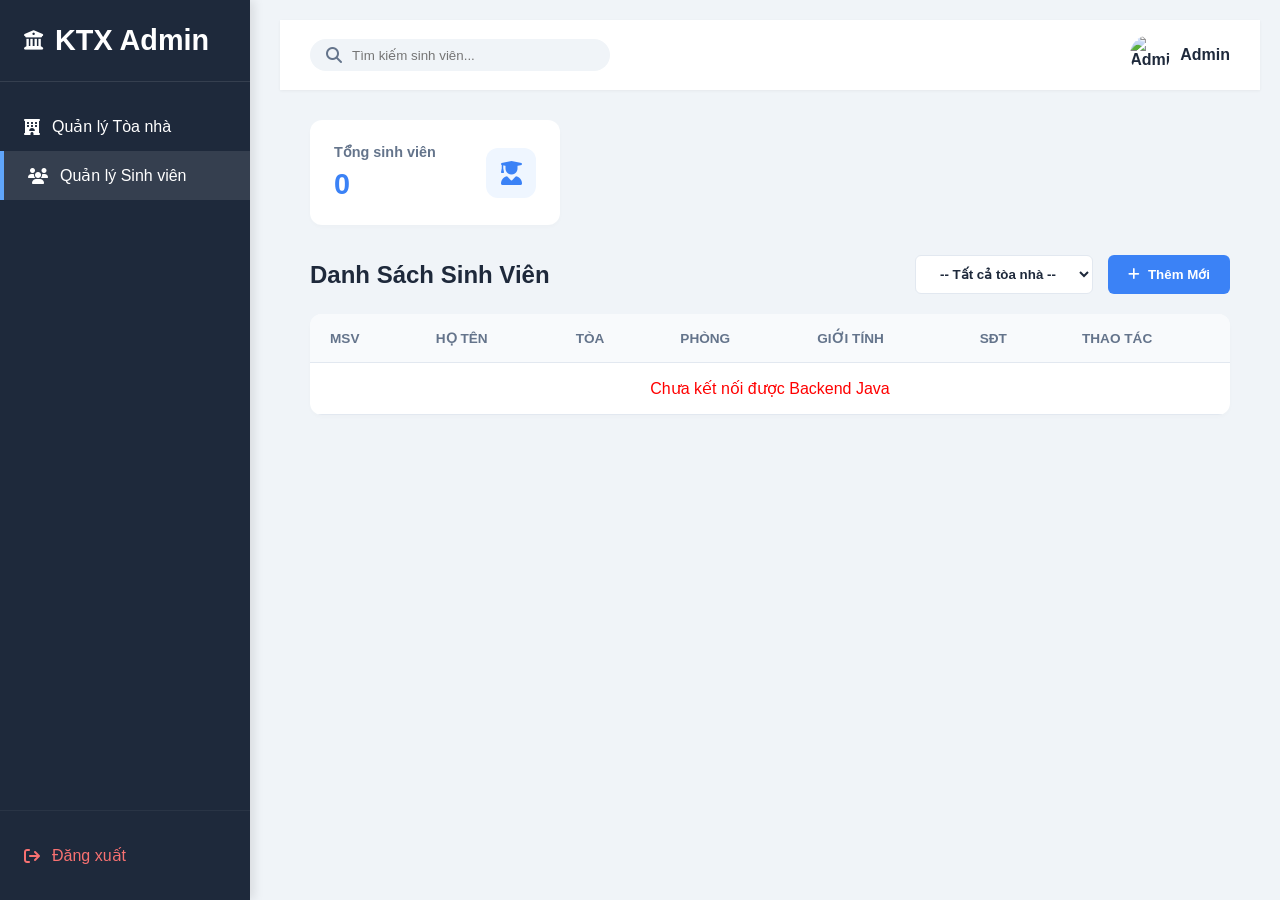
==== admin.html @ e3eaf453 "Chỉnh sửa giao diện của Admin" ====
<!DOCTYPE html>
<html lang="vi">
<head>
    <meta charset="UTF-8">
    <meta name="viewport" content="width=device-width, initial-scale=1.0">
    <title>KTX Admin Dashboard</title>
    <link rel="stylesheet" href="css/style.css">
    <link rel="stylesheet" href="https://cdnjs.cloudflare.com/ajax/libs/font-awesome/6.4.0/css/all.min.css">
</head>
<body>
    <div class="app-container">
        <aside class="sidebar">
            <div class="sidebar-brand">
                <i class="fa-solid fa-building-columns"></i>
                <h2>KTX Admin</h2>
            </div>
            <ul class="sidebar-nav">
                <li onclick="showSection('building-section')">
                    <i class="fa-solid fa-hotel"></i> <span>Quản lý Tòa nhà</span>
                </li>
                <li class="active" onclick="showSection('list-section')">
                    <i class="fa-solid fa-users"></i> <span>Quản lý Sinh viên</span>
                </li>
            </ul>
            <ul class="sidebar-nav logout-menu">
                <li onclick="logout()">
                    <i class="fa-solid fa-arrow-right-from-bracket"></i> <span>Đăng xuất</span>
                </li>
            </ul>
        </aside>

        <div class="main-wrapper">
            <header class="topbar">
                <div class="topbar-left">
                    <div class="search-box">
                        <i class="fa-solid fa-magnifying-glass"></i>
                        <input type="text" id="search-input" placeholder="Tìm kiếm sinh viên..." onkeyup="searchStudent()">
                    </div>
                </div>
                <div class="topbar-right">
                    <div class="user-profile">
                        <img src="https://ui-avatars.com/api/?name=Admin&background=ebf4ff&color=3b82f6" alt="Admin">
                        <span>Admin</span>
                    </div>
                </div>
            </header>

            <main class="content">
                <div class="dashboard-stats">
                    <div class="stat-card">
                        <div class="stat-info">
                            <h3>Tổng sinh viên</h3>
                            <p id="total-students">0</p>
                        </div>
                        <div class="stat-icon"><i class="fa-solid fa-user-graduate"></i></div>
                    </div>
                </div>

                <div id="building-section" class="content-section" style="display: none;">
                    <div class="section-header">
                        <h2>Danh sách Tòa nhà Ký túc xá</h2>
                    </div>
                    
                    <div class="zone-container">
                        <h3><i class="fa-solid fa-mars" style="color: #3b82f6;"></i> Khu Nam (Ký túc xá Nam)</h3>
                        <div class="building-grid">
                            <div class="building-card">
                                <img src="images/b1.jpg" alt="Tòa B1">
                                <div class="building-info">
                                    <h4>Tòa B1</h4>
                                    <p><i class="fa-solid fa-layer-group"></i> Số tầng: 4</p>
                                    <p><i class="fa-solid fa-door-open"></i> Số phòng: 20</p>
                                    <button class="btn btn-primary" onclick="manageRooms('B1')">Quản lý phòng</button>
                                </div>
                            </div>
                            <div class="building-card">
                                <img src="images/b2.jpg" alt="Tòa B2">
                                <div class="building-info">
                                    <h4>Tòa B2</h4>
                                    <p><i class="fa-solid fa-layer-group"></i> Số tầng: 5</p>
                                    <p><i class="fa-solid fa-door-open"></i> Số phòng: 25</p>
                                    <button class="btn btn-primary" onclick="manageRooms('B2')">Quản lý phòng</button>
                                </div>
                            </div>
                        </div>
                    </div>

                    <div class="zone-container">
                        <h3><i class="fa-solid fa-venus" style="color: #ec4899;"></i> Khu Nữ (Ký túc xá Nữ)</h3>
                        <div class="building-grid">
                            <div class="building-card">
                                <img src="images/b3.jpg" alt="Tòa B3">
                                <div class="building-info">
                                    <h4>Tòa B3</h4>
                                    <p><i class="fa-solid fa-layer-group"></i> Số tầng: 8</p>
                                    <p><i class="fa-solid fa-door-open"></i> Số phòng: 40</p>
                                    <button class="btn btn-primary" onclick="manageRooms('B3')">Quản lý phòng</button>
                                </div>
                            </div>
                            <div class="building-card">
                                <img src="images/b4.jpg" alt="Tòa B4">
                                <div class="building-info">
                                    <h4>Tòa B4</h4>
                                    <p><i class="fa-solid fa-layer-group"></i> Số tầng: 5</p>
                                    <p><i class="fa-solid fa-door-open"></i> Số phòng: 25</p>
                                    <button class="btn btn-primary" onclick="manageRooms('B4')">Quản lý phòng</button>
                                </div>
                            </div>
                            <div class="building-card">
                                <img src="images/b5.jpg" alt="Tòa B5">
                                <div class="building-info">
                                    <h4>Tòa B5</h4>
                                    <p><i class="fa-solid fa-layer-group"></i> Số tầng: 4</p>
                                    <p><i class="fa-solid fa-door-open"></i> Số phòng: 20</p>
                                    <button class="btn btn-primary" onclick="manageRooms('B5')">Quản lý phòng</button>
                                </div>
                            </div>
                        </div>
                    </div>
                </div>

                <div id="room-section" class="content-section" style="display: none;">
    
    <div class="dashboard-stats" style="margin-bottom: 20px;">
        <div class="stat-card" style="width: 300px;">
            <div class="stat-info">
                <h3>Tổng sinh viên tòa <span id="stat-building-name" style="color: var(--primary-color);">...</span></h3>
                <p id="total-students-building" style="font-size: 2rem; color: #3b82f6; font-weight: bold;">0</p>
            </div>
            <div class="stat-icon" style="background-color: #e0f2fe; color: #0284c7;"><i class="fa-solid fa-user-graduate"></i></div>
        </div>
    </div>

    <div class="section-header">
        <h2>Danh sách phòng - Tòa <span id="current-building-name" style="color: var(--primary-color);">...</span></h2>
        <div>
            <button class="btn btn-secondary" onclick="showSection('building-section')" style="margin-right: 10px;">
                <i class="fa-solid fa-arrow-left"></i> Quay lại
            </button>
            <button class="btn btn-primary">
                <i class="fa-solid fa-plus"></i> Thêm Phòng
            </button>
        </div>
    </div>

    <div class="table-container">
        <table>
            <thead>
                <tr>
                    <th>MÃ PHÒNG</th>
                    <th>LOẠI PHÒNG</th>
                    <th>SỨC CHỨA</th>
                    <th>ĐANG Ở</th>
                    <th>TRẠNG THÁI</th>
                    <th>THAO TÁC</th>
                </tr>
            </thead>
            <tbody id="room-table-body">
                </tbody>
        </table>
    </div>
</div>

                <div id="list-section" class="content-section">
                    <div class="section-header">
                        <h2>Danh Sách Sinh Viên</h2>
                        <div style="display: flex; gap: 15px;">
                            <select id="filter-toa" class="btn btn-secondary" onchange="fetchStudents()" style="background: white; border: 1px solid var(--border-color); outline: none;">
                                <option value="">-- Tất cả tòa nhà --</option>
                                <option value="B1">Tòa B1 (Nam)</option>
                                <option value="B2">Tòa B2 (Nam)</option>
                                <option value="B3">Tòa B3 (Nữ)</option>
                                <option value="B4">Tòa B4 (Nữ)</option>
                                <option value="B5">Tòa B5 (Nữ)</option>
                            </select>
                            <button class="btn btn-primary" onclick="showAddForm()">
                                <i class="fa-solid fa-plus"></i> Thêm Mới
                            </button>
                        </div>
                    </div>
                    <div class="table-container">
                        <table>
                            <thead>
                                <tr>
                                    <th>MSV</th>
                                    <th>Họ Tên</th>
                                    <th>Tòa</th>
                                    <th>Phòng</th>
                                    <th>Giới Tính</th>
                                    <th>SĐT</th>
                                    <th>Thao tác</th>
                                </tr>
                            </thead>
                            <tbody id="student-table-body">
                            </tbody>
                        </table>
                    </div>
                </div>

                <div id="form-section" class="content-section" style="display: none;">
                    <div class="section-header">
                        <h2 id="form-title">Thêm Sinh Viên Mới</h2>
                    </div>
                    <div class="form-container">
                        <form id="main-form">
                            <div class="form-grid">
                                <div class="form-group">
                                    <label>Mã Sinh Viên</label>
                                    <input type="text" id="msv" required>
                                </div>
                                <div class="form-group">
                                    <label>Họ và Tên</label>
                                    <input type="text" id="hoTen" required>
                                </div>
                                <div class="form-group">
                                    <label>Ngày Sinh</label>
                                    <input type="date" id="ngaySinh" required>
                                </div>
                                <div class="form-group">
                                    <label>Giới Tính</label>
                                    <select id="gioiTinh" required>
                                        <option value="Nam">Nam</option>
                                        <option value="Nữ">Nữ</option>
                                    </select>
                                </div>
                                <div class="form-group">
                                    <label>Số Điện Thoại</label>
                                    <input type="text" id="sdt" required>
                                </div>
                                <div class="form-group">
                                    <label>Quê Quán</label>
                                    <input type="text" id="queQuan" required>
                                </div>
                            </div>
                            <div class="form-actions">
                                <button type="submit" class="btn btn-primary">Lưu dữ liệu</button>
                                <button type="button" class="btn btn-secondary" onclick="goBack()">Quay lại</button>
                            </div>
                        </form>
                    </div>
                </div>
            </main>
        </div>
    </div>
    <script src="js/main.js"></script>
</body>
</html>
---- css/style.css ----
/* ==================== ROOT VARIABLES ==================== */
:root {
    --primary-color: #3b82f6;
    --primary-hover: #2563eb;
    --bg-color: #f0f4f8;
    --surface-color: #ffffff;
    --text-main: #1e293b;
    --text-muted: #64748b;
    --sidebar-bg: #1e3a8a;
    --sidebar-text: #eff6ff;
    --border-color: #e2e8f0;
    --danger: #ef4444;
    --danger-hover: #dc2626;
    --warning: #f59e0b;
    --warning-hover: #d97706;
}
html {
    scroll-behavior: smooth;
    scroll-padding-top: 90px; 
}

* { margin: 0; padding: 0; box-sizing: border-box; font-family: 'Segoe UI', sans-serif; }
body { background-color: var(--bg-color); color: var(--text-main); }

/* ==================== GIAO DIỆN ADMIN SPA ==================== */
.app-container { display: flex; min-height: 100vh; }
.sidebar { width: 260px; background: linear-gradient(180deg, var(--sidebar-bg) 0%, #0f172a 100%); color: var(--sidebar-text); display: flex; flex-direction: column; position: fixed; height: 100vh; z-index: 100; box-shadow: 4px 0 10px rgba(0,0,0,0.1); }
.logout-menu { margin-top: auto; border-top: 1px solid rgba(255,255,255,0.05); padding: 10px 0 20px 0; }
.logout-menu li { color: #f87171; }
.logout-menu li:hover { background-color: rgba(239, 68, 68, 0.1); border-left: 4px solid #ef4444; color: #ef4444; }
.sidebar-brand { padding: 24px; display: flex; align-items: center; gap: 12px; font-size: 1.2rem; border-bottom: 1px solid rgba(255,255,255,0.1); }
.sidebar-nav { list-style: none; padding: 20px 0; }
.sidebar-nav li { padding: 15px 24px; display: flex; align-items: center; gap: 12px; cursor: pointer; transition: all 0.3s; }
.sidebar-nav li:hover, .sidebar-nav li.active { background-color: rgba(255,255,255,0.1); border-left: 4px solid #60a5fa; }
.main-wrapper { flex: 1; margin-left: 260px; display: flex; flex-direction: column; min-height: 100vh; }
.topbar { height: 70px; background-color: var(--surface-color); display: flex; align-items: center; justify-content: space-between; padding: 0 30px; box-shadow: 0 1px 3px rgba(0,0,0,0.05); position: sticky; top: 0; z-index: 90; }
.search-box { display: flex; align-items: center; background-color: var(--bg-color); padding: 8px 16px; border-radius: 20px; width: 300px; }
.search-box i { color: var(--text-muted); margin-right: 10px; }
.search-box input { border: none; background: transparent; outline: none; width: 100%; color: var(--text-main); }
.user-profile { display: flex; align-items: center; gap: 10px; font-weight: 600; }
.user-profile img { width: 40px; height: 40px; border-radius: 50%; }
.content { flex: 1; padding: 30px; }

/* Dashboard & Form Stats */
.dashboard-stats { margin-bottom: 30px; }
.stat-card { background-color: var(--surface-color); padding: 24px; border-radius: 12px; display: flex; align-items: center; justify-content: space-between; box-shadow: 0 2px 4px rgba(0,0,0,0.02); width: 250px; }
.stat-info h3 { font-size: 0.9rem; color: var(--text-muted); margin-bottom: 8px; }
.stat-info p { font-size: 1.8rem; font-weight: bold; color: var(--primary-color); }
.stat-icon { width: 50px; height: 50px; border-radius: 12px; background-color: #eff6ff; color: var(--primary-color); display: flex; align-items: center; justify-content: center; font-size: 1.5rem; }
.section-header { display: flex; justify-content: space-between; align-items: center; margin-bottom: 20px; }
.btn { padding: 10px 20px; border: none; border-radius: 6px; font-weight: 600; cursor: pointer; transition: 0.2s; display: inline-flex; align-items: center; gap: 8px; }
.btn-primary { background-color: var(--primary-color); color: white; }
.btn-primary:hover { background-color: var(--primary-hover); }
.btn-secondary { background-color: #e2e8f0; color: var(--text-main); }
.btn-secondary:hover { background-color: #cbd5e1; }

/* Bảng Dữ Liệu */
.table-container { background-color: var(--surface-color); border-radius: 12px; box-shadow: 0 2px 4px rgba(0,0,0,0.02); overflow: hidden; }
table { width: 100%; border-collapse: collapse; }
th, td { padding: 16px 20px; text-align: left; border-bottom: 1px solid var(--border-color); }
th { background-color: #f8fafc; color: var(--text-muted); font-weight: 600; text-transform: uppercase; font-size: 0.85rem; }
tr:hover { background-color: #f8fafc; }
.action-btn { padding: 6px 12px; border: none; border-radius: 4px; cursor: pointer; font-weight: 600; font-size: 0.85rem; color: white; margin-right: 5px; }
.edit-btn { background-color: var(--warning); }
.edit-btn:hover { background-color: var(--warning-hover); }
.delete-btn { background-color: var(--danger); }
.delete-btn:hover { background-color: var(--danger-hover); }

/* Form Container */
.form-container { background-color: var(--surface-color); padding: 30px; border-radius: 12px; box-shadow: 0 2px 4px rgba(0,0,0,0.02); }
.form-grid { display: grid; grid-template-columns: repeat(2, 1fr); gap: 20px; margin-bottom: 24px; }
.form-group { display: flex; flex-direction: column; gap: 8px; }
.form-group label { font-weight: 600; font-size: 0.9rem; }
.form-group input, .form-group select { padding: 12px; border: 1px solid var(--border-color); border-radius: 6px; outline: none; }
.form-group input:focus, .form-group select:focus { border-color: var(--primary-color); }
.form-actions { display: flex; gap: 12px; }

/* ==================== LANDING PAGE (INDEX.HTML) ==================== */
.landing-page { scroll-behavior: smooth; background-color: var(--surface-color); }
.landing-navbar { position: fixed; top: 0; left: 0; width: 100%; padding: 20px 50px; display: flex; justify-content: space-between; align-items: center; z-index: 1000; transition: all 0.3s ease; background: transparent; }
.landing-navbar.scrolled { background: rgba(255, 255, 255, 0.95); box-shadow: 0 4px 10px rgba(0,0,0,0.1); padding: 15px 50px; backdrop-filter: blur(10px); }
.nav-brand { font-size: 1.5rem; font-weight: bold; color: white; display: flex; align-items: center; gap: 10px; }
.landing-navbar.scrolled .nav-brand { color: var(--primary-color); }
.nav-links { display: flex; align-items: center; gap: 30px; }
.nav-links a { color: white; text-decoration: none; font-weight: 500; transition: 0.2s; }
.landing-navbar.scrolled .nav-links a { color: var(--text-main); }
.landing-navbar.scrolled .nav-links a:hover { color: var(--primary-color); }
.login-btn { padding: 10px 24px; border-radius: 30px; }

/* Hero Section */
.hero-section { position: relative; height: 100vh; background: url('https://images.unsplash.com/photo-1541339907198-e08756dedf3f?ixlib=rb-4.0.3&auto=format&fit=crop&w=1920&q=80') center/cover no-repeat; display: flex; align-items: center; justify-content: center; text-align: center; color: white; }
.hero-overlay { position: absolute; top: 0; left: 0; width: 100%; height: 100%; background: linear-gradient(to right, rgba(30, 58, 138, 0.8), rgba(59, 130, 246, 0.6)); }
.hero-content { position: relative; z-index: 1; max-width: 800px; padding: 0 20px; }
.hero-content h1 { font-size: 4rem; font-weight: 800; margin-bottom: 20px; text-shadow: 0 4px 10px rgba(0,0,0,0.3); }
.hero-content p { font-size: 1.2rem; margin-bottom: 40px; opacity: 0.9; }
.hero-btn { font-size: 1.1rem; padding: 15px 35px; border-radius: 30px; }

/* Info Section */
.info-section { padding: 100px 10%; background-color: var(--bg-color); }
.info-container { display: flex; align-items: center; gap: 60px; }
.info-text { flex: 1; }
.info-image { flex: 1; }
.info-image img { width: 100%; border-radius: 20px; box-shadow: 0 20px 40px rgba(0,0,0,0.1); }
.info-text h2 { font-size: 2.5rem; color: var(--text-main); margin-bottom: 10px; }
.divider { width: 60px; height: 4px; background-color: var(--primary-color); margin-bottom: 30px; border-radius: 2px; }
.info-text p { color: var(--text-muted); font-size: 1.1rem; margin-bottom: 20px; line-height: 1.8; }
.stats-row { display: flex; gap: 40px; margin-top: 40px; }
.stat-item h3 { font-size: 2.5rem; color: var(--primary-color); }
.stat-item span { color: var(--text-muted); font-weight: 500; }

/* Footer */
.landing-footer { background-color: var(--sidebar-bg); color: var(--sidebar-text); padding: 60px 10% 20px; }
.footer-container { display: flex; justify-content: space-between; flex-wrap: wrap; gap: 40px; margin-bottom: 40px; }
.footer-col { flex: 1; min-width: 250px; }
.footer-col h3 { margin-bottom: 20px; color: white; }
.footer-col p { margin-bottom: 10px; opacity: 0.8; }
.footer-col ul { list-style: none; }
.footer-col ul li { margin-bottom: 10px; }
.footer-col ul li a { color: var(--sidebar-text); text-decoration: none; opacity: 0.8; transition: 0.2s; }
.footer-col ul li a:hover { color: var(--primary-color); opacity: 1; padding-left: 5px; }
.footer-social { display: flex; gap: 15px; }
.footer-social a { display: flex; align-items: center; justify-content: center; width: 40px; height: 40px; background-color: rgba(255,255,255,0.1); color: white; border-radius: 50%; text-decoration: none; transition: 0.3s; }
.footer-social a:hover { background-color: var(--primary-color); transform: translateY(-3px); }
.footer-bottom { text-align: center; padding-top: 20px; border-top: 1px solid rgba(255,255,255,0.1); opacity: 0.7; font-size: 0.9rem; }

/* ==================== GIAO DIỆN QUẢN LÝ TÒA NHÀ (GRID CARDS) ==================== */
.zone-container { margin-bottom: 40px; }
.zone-container h3 { 
    margin-bottom: 20px; 
    color: var(--text-main); 
    border-bottom: 2px solid var(--border-color); 
    padding-bottom: 10px; 
}
.building-grid { 
    display: grid; 
    grid-template-columns: repeat(auto-fill, minmax(280px, 1fr)); 
    gap: 25px; 
}
.building-card { 
    background: var(--surface-color); 
    border-radius: 12px; 
    overflow: hidden; 
    box-shadow: 0 4px 6px rgba(0,0,0,0.05); 
    transition: transform 0.3s ease, box-shadow 0.3s ease; 
    border: 1px solid var(--border-color); 
}
.building-card:hover { 
    transform: translateY(-5px); 
    box-shadow: 0 10px 20px rgba(0,0,0,0.1); 
}
.building-card img { 
    width: 100%; 
    height: 180px; 
    object-fit: cover; 
    border-bottom: 1px solid var(--border-color); 
}
.building-info { padding: 20px; }
.building-info h4 { font-size: 1.3rem; margin-bottom: 10px; color: var(--text-main); }
.building-info p { color: var(--text-muted); margin-bottom: 8px; font-size: 0.95rem; }
.building-info p i { width: 20px; }
.building-info .btn { width: 100%; margin-top: 15px; justify-content: center; }
.app-container {
    display: flex;
    min-height: 100vh;
    width: 100%;
}

.sidebar {
    width: 250px;
    flex-shrink: 0;
    background: #1e293b;
    color: white;
}

.main-wrapper {
    flex-grow: 1;
    overflow: hidden;
    padding: 20px;
}
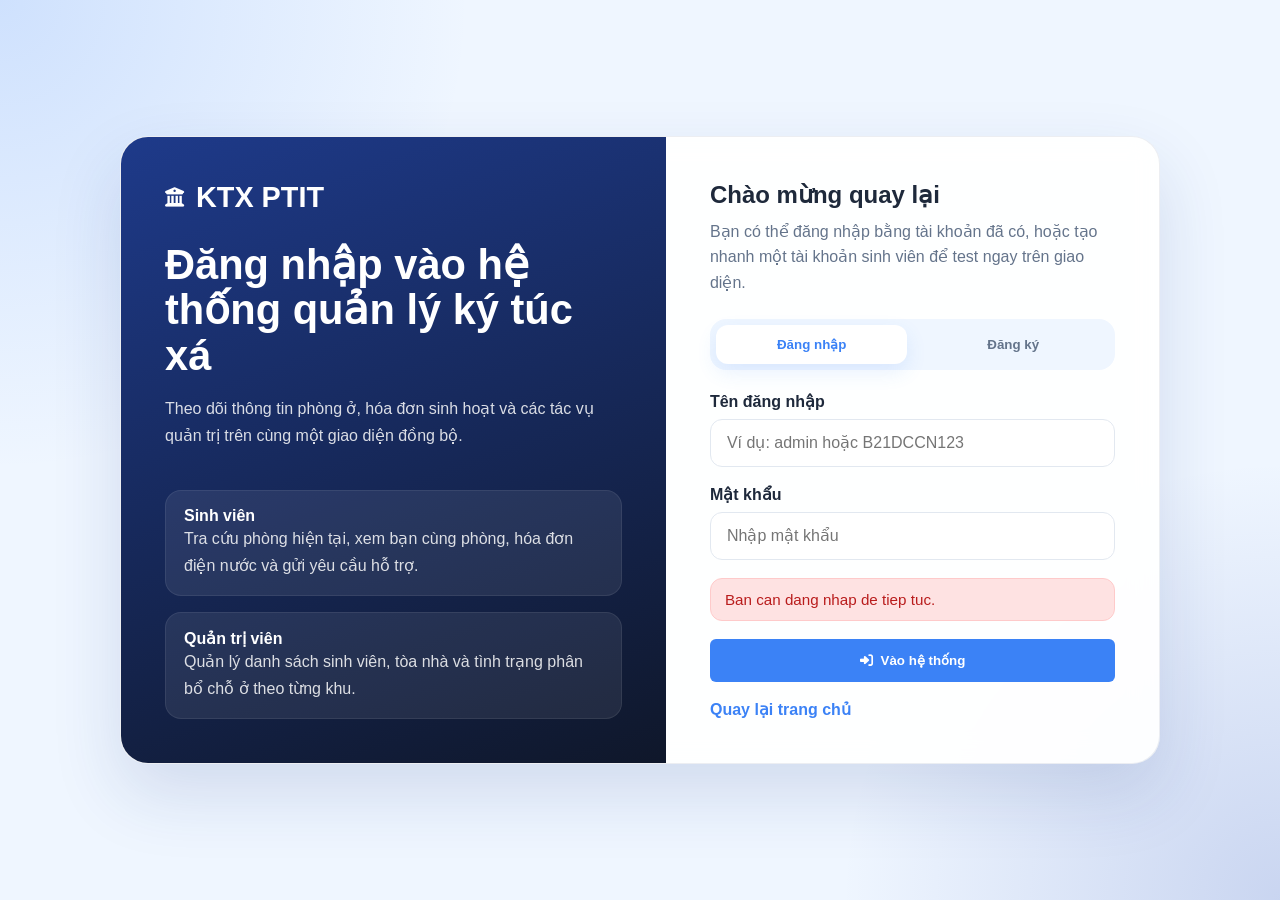
==== commit f92402a0: "lastest" ====
--- a/admin.html
+++ b/admin.html
@@ -3,6 +3,9 @@
 <head>
     <meta charset="UTF-8">
     <meta name="viewport" content="width=device-width, initial-scale=1.0">
+    <meta http-equiv="Cache-Control" content="no-store, no-cache, must-revalidate, max-age=0">
+    <meta http-equiv="Pragma" content="no-cache">
+    <meta http-equiv="Expires" content="0">
     <title>KTX Admin Dashboard</title>
     <link rel="stylesheet" href="css/style.css">
     <link rel="stylesheet" href="https://cdnjs.cloudflare.com/ajax/libs/font-awesome/6.4.0/css/all.min.css">
@@ -16,15 +19,22 @@
             </div>
             <ul class="sidebar-nav">
                 <li onclick="showSection('building-section')">
-                    <i class="fa-solid fa-hotel"></i> <span>Quản lý Tòa nhà</span>
+                    <i class="fa-solid fa-hotel"></i>
+                    <span>Quản lý tòa nhà</span>
                 </li>
                 <li class="active" onclick="showSection('list-section')">
-                    <i class="fa-solid fa-users"></i> <span>Quản lý Sinh viên</span>
+                    <i class="fa-solid fa-users"></i>
+                    <span>Quản lý sinh viên</span>
+                </li>
+                <li onclick="showSection('repair-admin-section')">
+                    <i class="fa-solid fa-screwdriver-wrench"></i>
+                    <span>Yêu cầu sửa chữa</span>
                 </li>
             </ul>
             <ul class="sidebar-nav logout-menu">
                 <li onclick="logout()">
-                    <i class="fa-solid fa-arrow-right-from-bracket"></i> <span>Đăng xuất</span>
+                    <i class="fa-solid fa-arrow-right-from-bracket"></i>
+                    <span>Đăng xuất</span>
                 </li>
             </ul>
         </aside>
@@ -46,7 +56,7 @@
             </header>
 
             <main class="content">
-                <div class="dashboard-stats">
+                <div class="dashboard-stats" style="display: flex; gap: 20px; flex-wrap: wrap;">
                     <div class="stat-card">
                         <div class="stat-info">
                             <h3>Tổng sinh viên</h3>
@@ -54,15 +64,36 @@
                         </div>
                         <div class="stat-icon"><i class="fa-solid fa-user-graduate"></i></div>
                     </div>
+                    <div class="stat-card">
+                        <div class="stat-info">
+                            <h3>Chờ tiếp nhận</h3>
+                            <p id="repair-pending-count">0</p>
+                        </div>
+                        <div class="stat-icon"><i class="fa-solid fa-inbox"></i></div>
+                    </div>
+                    <div class="stat-card">
+                        <div class="stat-info">
+                            <h3>Đang xử lý</h3>
+                            <p id="repair-progress-count">0</p>
+                        </div>
+                        <div class="stat-icon"><i class="fa-solid fa-spinner"></i></div>
+                    </div>
+                    <div class="stat-card">
+                        <div class="stat-info">
+                            <h3>Đã hoàn thành</h3>
+                            <p id="repair-completed-count">0</p>
+                        </div>
+                        <div class="stat-icon"><i class="fa-solid fa-circle-check"></i></div>
+                    </div>
                 </div>
 
                 <div id="building-section" class="content-section" style="display: none;">
                     <div class="section-header">
-                        <h2>Danh sách Tòa nhà Ký túc xá</h2>
-                    </div>
-                    
+                        <h2>Danh sách tòa nhà ký túc xá</h2>
+                    </div>
+
                     <div class="zone-container">
-                        <h3><i class="fa-solid fa-mars" style="color: #3b82f6;"></i> Khu Nam (Ký túc xá Nam)</h3>
+                        <h3><i class="fa-solid fa-mars" style="color: #3b82f6;"></i> Khu Nam</h3>
                         <div class="building-grid">
                             <div class="building-card">
                                 <img src="images/b1.jpg" alt="Tòa B1">
@@ -86,7 +117,7 @@
                     </div>
 
                     <div class="zone-container">
-                        <h3><i class="fa-solid fa-venus" style="color: #ec4899;"></i> Khu Nữ (Ký túc xá Nữ)</h3>
+                        <h3><i class="fa-solid fa-venus" style="color: #ec4899;"></i> Khu Nữ</h3>
                         <div class="building-grid">
                             <div class="building-card">
                                 <img src="images/b3.jpg" alt="Tòa B3">
@@ -120,51 +151,46 @@
                 </div>
 
                 <div id="room-section" class="content-section" style="display: none;">
-    
-    <div class="dashboard-stats" style="margin-bottom: 20px;">
-        <div class="stat-card" style="width: 300px;">
-            <div class="stat-info">
-                <h3>Tổng sinh viên tòa <span id="stat-building-name" style="color: var(--primary-color);">...</span></h3>
-                <p id="total-students-building" style="font-size: 2rem; color: #3b82f6; font-weight: bold;">0</p>
-            </div>
-            <div class="stat-icon" style="background-color: #e0f2fe; color: #0284c7;"><i class="fa-solid fa-user-graduate"></i></div>
-        </div>
-    </div>
-
-    <div class="section-header">
-        <h2>Danh sách phòng - Tòa <span id="current-building-name" style="color: var(--primary-color);">...</span></h2>
-        <div>
-            <button class="btn btn-secondary" onclick="showSection('building-section')" style="margin-right: 10px;">
-                <i class="fa-solid fa-arrow-left"></i> Quay lại
-            </button>
-            <button class="btn btn-primary">
-                <i class="fa-solid fa-plus"></i> Thêm Phòng
-            </button>
-        </div>
-    </div>
-
-    <div class="table-container">
-        <table>
-            <thead>
-                <tr>
-                    <th>MÃ PHÒNG</th>
-                    <th>LOẠI PHÒNG</th>
-                    <th>SỨC CHỨA</th>
-                    <th>ĐANG Ở</th>
-                    <th>TRẠNG THÁI</th>
-                    <th>THAO TÁC</th>
-                </tr>
-            </thead>
-            <tbody id="room-table-body">
-                </tbody>
-        </table>
-    </div>
-</div>
+                    <div class="dashboard-stats" style="margin-bottom: 20px;">
+                        <div class="stat-card" style="width: 300px;">
+                            <div class="stat-info">
+                                <h3>Tổng sinh viên tòa <span id="stat-building-name" style="color: var(--primary-color);">...</span></h3>
+                                <p id="total-students-building" style="font-size: 2rem; color: #3b82f6; font-weight: bold;">0</p>
+                            </div>
+                            <div class="stat-icon" style="background-color: #e0f2fe; color: #0284c7;"><i class="fa-solid fa-user-graduate"></i></div>
+                        </div>
+                    </div>
+
+                    <div class="section-header">
+                        <h2>Danh sách phòng - Tòa <span id="current-building-name" style="color: var(--primary-color);">...</span></h2>
+                        <div>
+                            <button class="btn btn-secondary" onclick="showSection('building-section')" style="margin-right: 10px;">
+                                <i class="fa-solid fa-arrow-left"></i> Quay lại
+                            </button>
+                        </div>
+                    </div>
+
+                    <div class="table-container">
+                        <table>
+                            <thead>
+                                <tr>
+                                    <th>Mã phòng</th>
+                                    <th>Loại phòng</th>
+                                    <th>Sức chứa</th>
+                                    <th>Đang ở</th>
+                                    <th>Trạng thái</th>
+                                    <th>Thao tác</th>
+                                </tr>
+                            </thead>
+                            <tbody id="room-table-body"></tbody>
+                        </table>
+                    </div>
+                </div>
 
                 <div id="list-section" class="content-section">
                     <div class="section-header">
-                        <h2>Danh Sách Sinh Viên</h2>
-                        <div style="display: flex; gap: 15px;">
+                        <h2>Danh sách sinh viên</h2>
+                        <div style="display: flex; gap: 15px; flex-wrap: wrap;">
                             <select id="filter-toa" class="btn btn-secondary" onchange="fetchStudents()" style="background: white; border: 1px solid var(--border-color); outline: none;">
                                 <option value="">-- Tất cả tòa nhà --</option>
                                 <option value="B1">Tòa B1 (Nam)</option>
@@ -174,7 +200,7 @@
                                 <option value="B5">Tòa B5 (Nữ)</option>
                             </select>
                             <button class="btn btn-primary" onclick="showAddForm()">
-                                <i class="fa-solid fa-plus"></i> Thêm Mới
+                                <i class="fa-solid fa-plus"></i> Thêm mới
                             </button>
                         </div>
                     </div>
@@ -183,53 +209,91 @@
                             <thead>
                                 <tr>
                                     <th>MSV</th>
-                                    <th>Họ Tên</th>
+                                    <th>Họ tên</th>
                                     <th>Tòa</th>
                                     <th>Phòng</th>
-                                    <th>Giới Tính</th>
+                                    <th>Giới tính</th>
                                     <th>SĐT</th>
                                     <th>Thao tác</th>
                                 </tr>
                             </thead>
-                            <tbody id="student-table-body">
-                            </tbody>
+                            <tbody id="student-table-body"></tbody>
                         </table>
                     </div>
                 </div>
 
+                <div id="repair-admin-section" class="content-section" style="display: none;">
+                    <div class="section-header">
+                        <h2>Tiếp nhận yêu cầu sửa chữa</h2>
+                        <div style="display: flex; gap: 15px; flex-wrap: wrap;">
+                            <select id="repair-status-filter" class="btn btn-secondary" onchange="loadAdminRepairs()" style="background: white; border: 1px solid var(--border-color); outline: none;">
+                                <option value="">-- Tất cả trạng thái --</option>
+                                <option value="Cho tiep nhan">Chờ tiếp nhận</option>
+                                <option value="Da tiep nhan">Đã tiếp nhận</option>
+                                <option value="Dang xu ly">Đang xử lý</option>
+                                <option value="Da hoan thanh">Đã hoàn thành</option>
+                            </select>
+                            <button class="btn btn-secondary" type="button" onclick="loadAdminRepairs()">
+                                <i class="fa-solid fa-rotate"></i> Làm mới
+                            </button>
+                        </div>
+                    </div>
+                    <div class="table-container">
+                        <table>
+                            <thead>
+                                <tr>
+                                    <th>ID</th>
+                                    <th>MSV</th>
+                                    <th>Phòng</th>
+                                    <th>Hạng mục</th>
+                                    <th>Mô tả</th>
+                                    <th>Thời gian</th>
+                                    <th>Trạng thái</th>
+                                    <th>Thao tác</th>
+                                </tr>
+                            </thead>
+                            <tbody id="repair-admin-table-body"></tbody>
+                        </table>
+                    </div>
+                </div>
+
                 <div id="form-section" class="content-section" style="display: none;">
                     <div class="section-header">
-                        <h2 id="form-title">Thêm Sinh Viên Mới</h2>
+                        <h2 id="form-title">Thêm sinh viên mới</h2>
                     </div>
                     <div class="form-container">
                         <form id="main-form">
                             <div class="form-grid">
                                 <div class="form-group">
-                                    <label>Mã Sinh Viên</label>
+                                    <label>Mã sinh viên</label>
                                     <input type="text" id="msv" required>
                                 </div>
                                 <div class="form-group">
-                                    <label>Họ và Tên</label>
+                                    <label>Họ và tên</label>
                                     <input type="text" id="hoTen" required>
                                 </div>
                                 <div class="form-group">
-                                    <label>Ngày Sinh</label>
+                                    <label>Ngày sinh</label>
                                     <input type="date" id="ngaySinh" required>
                                 </div>
                                 <div class="form-group">
-                                    <label>Giới Tính</label>
+                                    <label>Giới tính</label>
                                     <select id="gioiTinh" required>
                                         <option value="Nam">Nam</option>
                                         <option value="Nữ">Nữ</option>
                                     </select>
                                 </div>
                                 <div class="form-group">
-                                    <label>Số Điện Thoại</label>
-                                    <input type="text" id="sdt" required>
-                                </div>
-                                <div class="form-group">
-                                    <label>Quê Quán</label>
-                                    <input type="text" id="queQuan" required>
+                                    <label>Số điện thoại</label>
+                                    <input type="text" id="sdt" class="form-control" required>
+                                </div>
+                                <div class="form-group">
+                                    <label>Quê quán</label>
+                                    <input type="text" id="queQuan" class="form-control" required>
+                                </div>
+                                <div class="form-group">
+                                    <label>Xếp vào phòng</label>
+                                    <input type="text" id="idPhong" class="form-control" placeholder="Ví dụ: P101-B4" required>
                                 </div>
                             </div>
                             <div class="form-actions">
@@ -244,4 +308,4 @@
     </div>
     <script src="js/main.js"></script>
 </body>
-</html>+</html>
--- a/css/style.css
+++ b/css/style.css
@@ -1,4 +1,3 @@
-/* ==================== ROOT VARIABLES ==================== */
 :root {
     --primary-color: #3b82f6;
     --primary-hover: #2563eb;
@@ -22,7 +21,6 @@
 * { margin: 0; padding: 0; box-sizing: border-box; font-family: 'Segoe UI', sans-serif; }
 body { background-color: var(--bg-color); color: var(--text-main); }
 
-/* ==================== GIAO DIỆN ADMIN SPA ==================== */
 .app-container { display: flex; min-height: 100vh; }
 .sidebar { width: 260px; background: linear-gradient(180deg, var(--sidebar-bg) 0%, #0f172a 100%); color: var(--sidebar-text); display: flex; flex-direction: column; position: fixed; height: 100vh; z-index: 100; box-shadow: 4px 0 10px rgba(0,0,0,0.1); }
 .logout-menu { margin-top: auto; border-top: 1px solid rgba(255,255,255,0.05); padding: 10px 0 20px 0; }
@@ -75,7 +73,6 @@
 .form-group input:focus, .form-group select:focus { border-color: var(--primary-color); }
 .form-actions { display: flex; gap: 12px; }
 
-/* ==================== LANDING PAGE (INDEX.HTML) ==================== */
 .landing-page { scroll-behavior: smooth; background-color: var(--surface-color); }
 .landing-navbar { position: fixed; top: 0; left: 0; width: 100%; padding: 20px 50px; display: flex; justify-content: space-between; align-items: center; z-index: 1000; transition: all 0.3s ease; background: transparent; }
 .landing-navbar.scrolled { background: rgba(255, 255, 255, 0.95); box-shadow: 0 4px 10px rgba(0,0,0,0.1); padding: 15px 50px; backdrop-filter: blur(10px); }
@@ -123,7 +120,6 @@
 .footer-social a:hover { background-color: var(--primary-color); transform: translateY(-3px); }
 .footer-bottom { text-align: center; padding-top: 20px; border-top: 1px solid rgba(255,255,255,0.1); opacity: 0.7; font-size: 0.9rem; }
 
-/* ==================== GIAO DIỆN QUẢN LÝ TÒA NHÀ (GRID CARDS) ==================== */
 .zone-container { margin-bottom: 40px; }
 .zone-container h3 { 
     margin-bottom: 20px; 
@@ -159,21 +155,306 @@
 .building-info p { color: var(--text-muted); margin-bottom: 8px; font-size: 0.95rem; }
 .building-info p i { width: 20px; }
 .building-info .btn { width: 100%; margin-top: 15px; justify-content: center; }
-.app-container {
-    display: flex;
-    min-height: 100vh;
+.student-grid {
+    display: grid;
+    grid-template-columns: 1.4fr 1fr;
+    gap: 24px;
+    margin-bottom: 24px;
+}
+
+.student-room-panel,
+.student-profile-panel,
+.student-form-panel {
+    background: var(--surface-color);
+    border-radius: 16px;
+    box-shadow: 0 10px 30px rgba(15, 23, 42, 0.06);
+    border: 1px solid rgba(148, 163, 184, 0.18);
+    overflow: hidden;
+}
+
+.panel-header {
+    padding: 20px 24px 12px;
+    display: flex;
+    justify-content: space-between;
+    align-items: center;
+}
+
+.panel-header h3 {
+    font-size: 1.05rem;
+}
+
+.panel-body {
+    padding: 0 24px 24px;
+}
+
+.hero-room {
+    display: grid;
+    grid-template-columns: repeat(3, minmax(0, 1fr));
+    gap: 16px;
+}
+
+.hero-room-card {
+    background: linear-gradient(145deg, #eff6ff, #ffffff);
+    border: 1px solid #dbeafe;
+    border-radius: 14px;
+    padding: 18px;
+}
+
+.hero-room-card h4 {
+    font-size: 0.92rem;
+    color: var(--text-muted);
+    margin-bottom: 8px;
+}
+
+.hero-room-card p {
+    font-size: 1.2rem;
+    font-weight: 700;
+}
+
+.profile-summary {
+    display: flex;
+    align-items: center;
+    gap: 16px;
+    margin-bottom: 18px;
+}
+
+.profile-avatar {
+    width: 64px;
+    height: 64px;
+    border-radius: 20px;
+    display: flex;
+    align-items: center;
+    justify-content: center;
+    background: linear-gradient(135deg, #dbeafe, #bfdbfe);
+    color: var(--primary-color);
+    font-size: 1.8rem;
+}
+
+.profile-summary p {
+    color: var(--text-muted);
+    margin-top: 4px;
+}
+
+.profile-fields {
+    display: grid;
+    gap: 14px;
+}
+
+.profile-field {
+    padding: 14px 16px;
+    background: #f8fafc;
+    border-radius: 12px;
+    border: 1px solid var(--border-color);
+}
+
+.profile-field span {
+    display: block;
+    font-size: 0.82rem;
+    color: var(--text-muted);
+    margin-bottom: 6px;
+}
+
+.profile-field strong {
+    font-size: 0.98rem;
+}
+
+.status-pill {
+    display: inline-flex;
+    align-items: center;
+    border-radius: 999px;
+    padding: 6px 12px;
+    font-size: 0.8rem;
+    font-weight: 700;
+}
+
+.status-success {
+    background: #dcfce7;
+    color: #166534;
+}
+
+.status-danger {
+    background: #fee2e2;
+    color: #b91c1c;
+}
+
+.status-warning {
+    background: #fef3c7;
+    color: #b45309;
+}
+
+.empty-state {
+    min-height: 240px;
+    display: flex;
+    align-items: center;
+    justify-content: center;
+}
+
+.empty-state-card {
+    text-align: center;
+    background: var(--surface-color);
+    border: 1px solid var(--border-color);
+    border-radius: 18px;
+    padding: 32px;
+    width: min(460px, 100%);
+    box-shadow: 0 10px 30px rgba(15, 23, 42, 0.08);
+}
+
+.empty-state-card i {
+    font-size: 2rem;
+    color: var(--primary-color);
+    margin-bottom: 12px;
+}
+
+.empty-state-card h3 {
+    margin-bottom: 10px;
+}
+
+.empty-state-card p {
+    color: var(--text-muted);
+    line-height: 1.6;
+}
+
+.repair-layout {
+    display: grid;
+    grid-template-columns: 1fr 1fr;
+    gap: 24px;
+}
+
+.repair-history {
+    display: grid;
+    gap: 12px;
+}
+
+.repair-history-item {
+    display: flex;
+    justify-content: space-between;
+    gap: 16px;
+    padding: 16px;
+    border: 1px solid var(--border-color);
+    border-radius: 12px;
+    background: #f8fafc;
+}
+
+.repair-history-item p {
+    color: var(--text-muted);
+    margin-top: 6px;
+    line-height: 1.5;
+}
+
+.repair-meta {
+    display: flex;
+    flex-direction: column;
+    align-items: flex-end;
+    gap: 10px;
+    color: var(--text-muted);
+    font-size: 0.85rem;
+}
+
+.empty-note {
+    padding: 18px;
+    border: 1px dashed #cbd5e1;
+    border-radius: 12px;
+    color: var(--text-muted);
+    background: #f8fafc;
+}
+
+.btn-small {
+    padding: 8px 14px;
+    font-size: 0.85rem;
+}
+
+textarea.form-control,
+.form-group textarea {
+    padding: 12px;
+    border: 1px solid var(--border-color);
+    border-radius: 6px;
+    outline: none;
     width: 100%;
-}
-
-.sidebar {
-    width: 250px;
-    flex-shrink: 0;
-    background: #1e293b;
-    color: white;
-}
-
-.main-wrapper {
-    flex-grow: 1;
-    overflow: hidden;
-    padding: 20px;
-}+    resize: vertical;
+    font-family: inherit;
+}
+
+textarea.form-control:focus,
+.form-group textarea:focus {
+    border-color: var(--primary-color);
+}
+
+@media (max-width: 1100px) {
+    .student-grid,
+    .repair-layout,
+    .info-container {
+        grid-template-columns: 1fr;
+        display: grid;
+    }
+
+    .hero-room {
+        grid-template-columns: 1fr;
+    }
+}
+
+@media (max-width: 900px) {
+    .sidebar {
+        position: static;
+        width: 100%;
+        height: auto;
+    }
+
+    .app-container {
+        flex-direction: column;
+    }
+
+    .main-wrapper {
+        margin-left: 0;
+    }
+
+    .topbar {
+        padding: 16px 20px;
+        height: auto;
+        gap: 16px;
+        flex-direction: column;
+        align-items: flex-start;
+    }
+
+    .content {
+        padding: 20px;
+    }
+
+    .form-grid {
+        grid-template-columns: 1fr;
+    }
+}
+
+@media (max-width: 640px) {
+    .sidebar-brand,
+    .sidebar-nav li,
+    .content,
+    .topbar {
+        padding-left: 16px;
+        padding-right: 16px;
+    }
+
+    .search-box {
+        width: 100%;
+    }
+
+    .section-header {
+        flex-direction: column;
+        align-items: flex-start;
+        gap: 12px;
+    }
+
+    th,
+    td {
+        padding: 12px 14px;
+    }
+
+    .repair-history-item,
+    .profile-summary {
+        flex-direction: column;
+        align-items: flex-start;
+    }
+
+    .repair-meta {
+        align-items: flex-start;
+    }
+}
